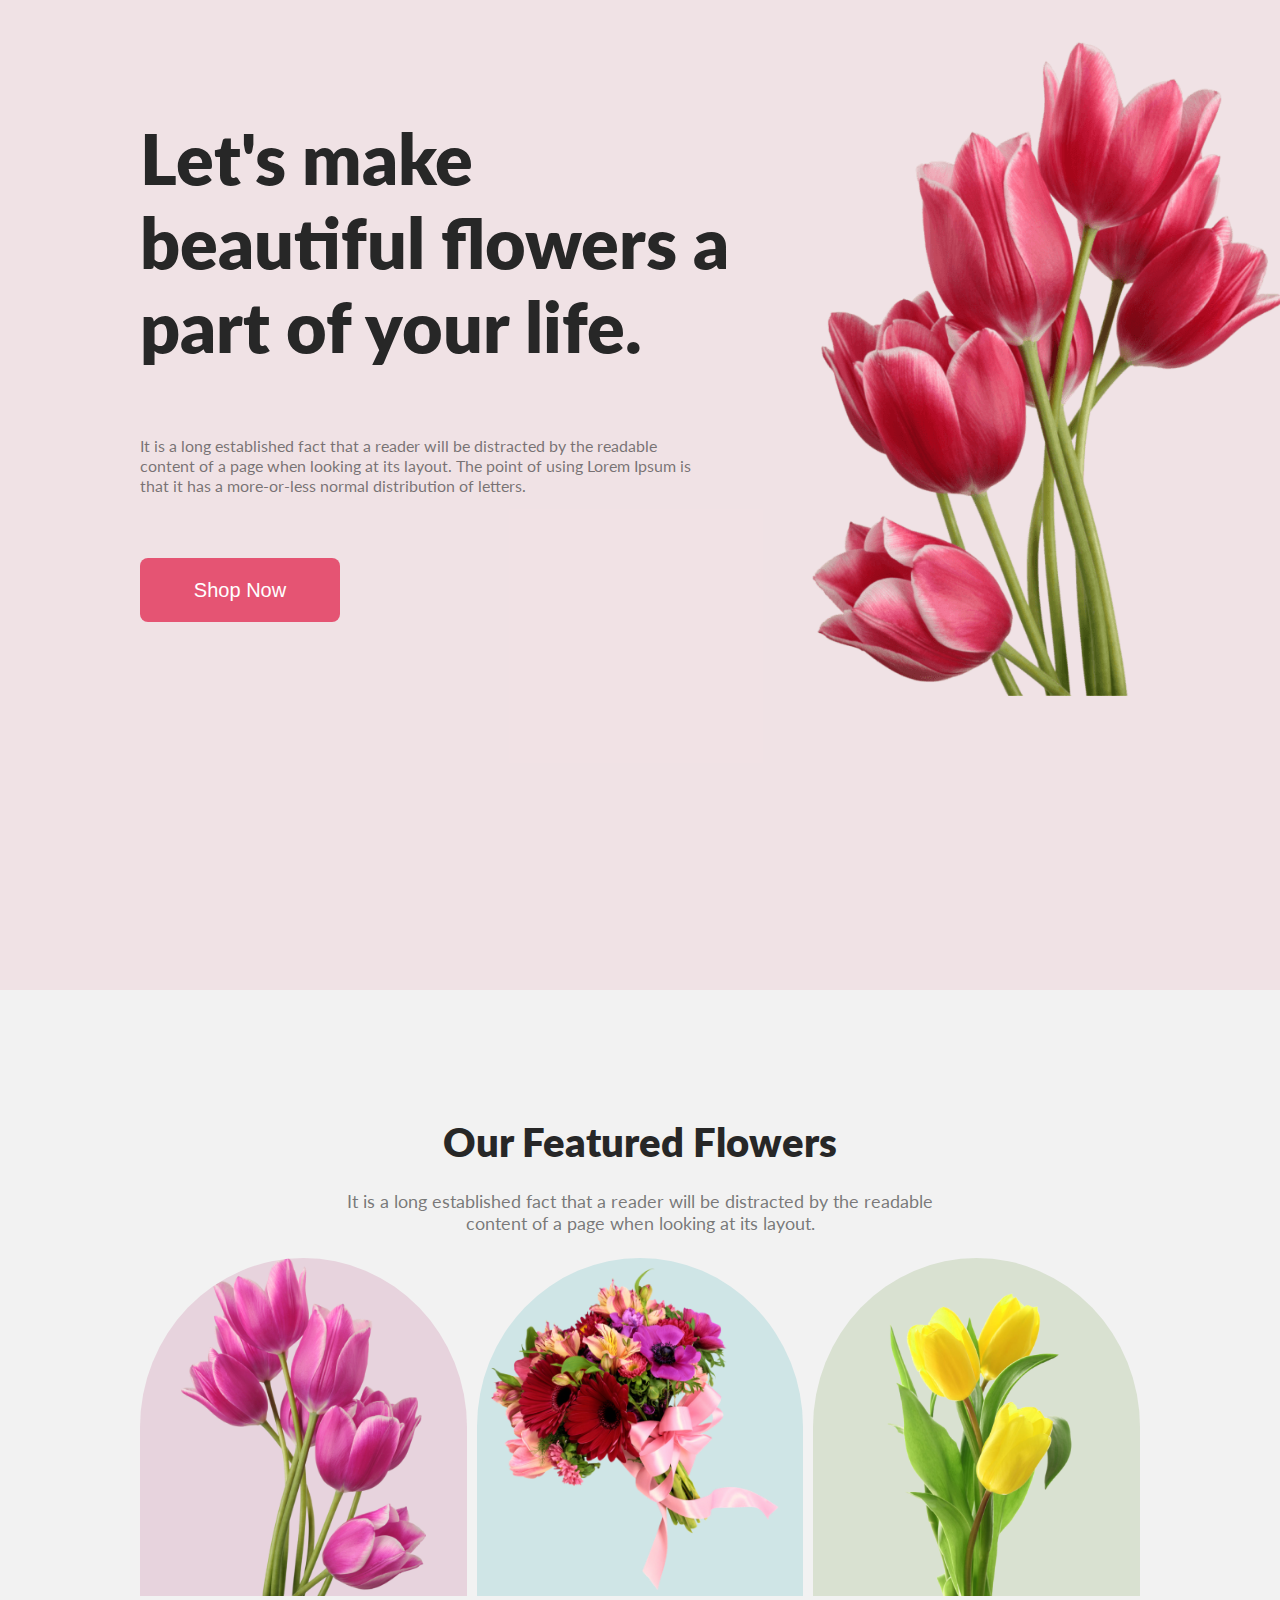
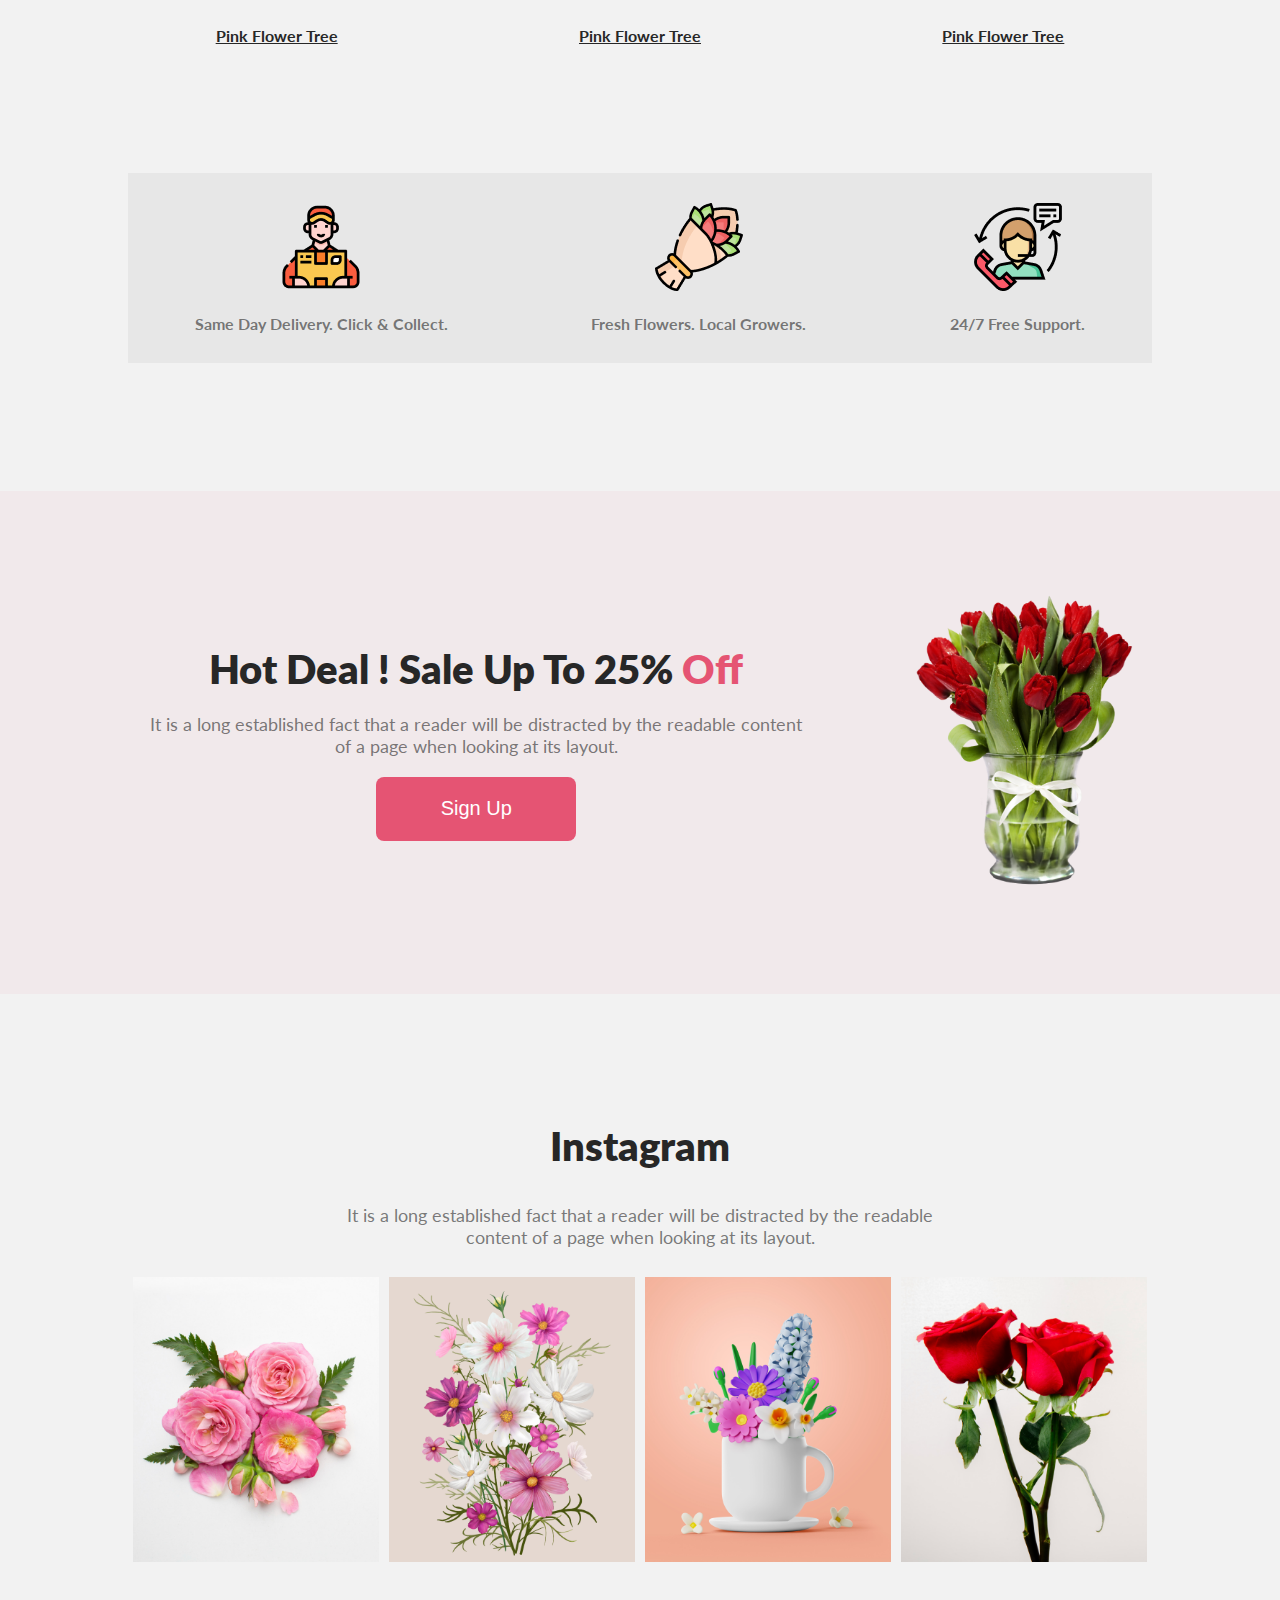
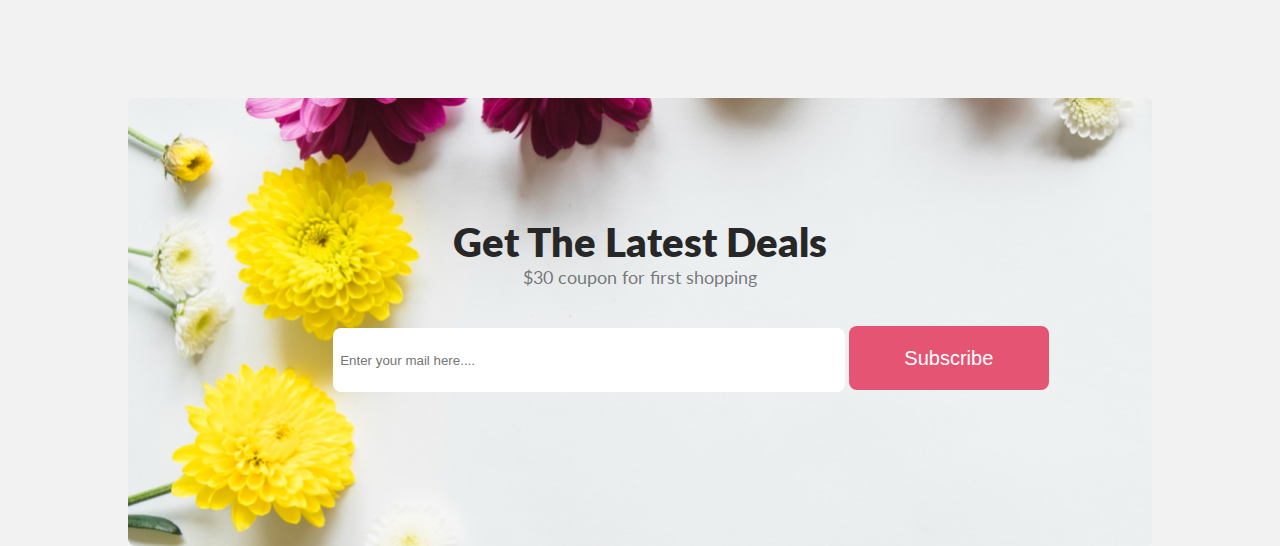
==== Flower_Shop_5th/index.html @ ed71b239 "Add files via upload" ====
<!DOCTYPE html>
<html lang="en">

<head>
  <meta charset="UTF-8">
  <meta name="viewport" content="width=device-width, initial-scale=1.0">
  <link rel="stylesheet" href="style.css" />
  <title>Flower shop</title>
</head>

<body>
  <header id="header-container">
    <!-- Hero Section Start -->
    <section id="hero-section" class="margin1">
      <div class="hero-left">
        <h1>
          Let's make beautiful flowers a part of your life.
        </h1>
        <p>
          It is a long established fact that a reader will be distracted by
          the readable <br />
          content of a page when looking at its layout. The point of using
          Lorem Ipsum is <br />
          that it has a more-or-less normal distribution of letters.
        </p>
        <button class="btn">Shop Now</button>
      </div>

      <div class="hero-right">
        <img src="./img/pngwing 10.png" alt="flower" />
      </div>
    </section>
    <!-- Hero Section End -->
  </header>
  <!-- Header Container End -->

  <main id="main-container">
    <!-- Our Featured Flowers Section Start -->
    <section id="off-section" class="margin-1">
      <h2 class="title">Our Featured Flowers</h2>
      <p class="title-p">
        It is a long established fact that a reader will be distracted by the
        readable <br> content of a page when looking at its layout. </br>
      </p>

      <div class="off-cards">
        <div class="off-card bg-1">
        </div>
        <div class="off-card bg-2">
        </div>
        <div class="off-card bg-3">
        </div>
      </div>
      <div class="off-down">
        <h3>Pink Flower Tree</h3>
        <h3>Pink Flower Tree</h3>
        <h3>Pink Flower Tree</h3>
      </div>
    </section>


    <section id="support-section" class="margin-ss support-bg">
      <div class="support-card">
        <img src="./img/Group 57.png" alt="sup1" />
        <h4>Same Day Delivery. Click & Collect.</h4>
      </div>

      <div class="support-card">
        <img src="./img/Group 58.png" alt="sup2" />
        <h4>Fresh Flowers. Local Growers.</h4>
      </div>

      <div class="support-card">
        <img src="./img/Group 59.png" alt="sup3" />
        <h4>24/7 Free Support.</h4>
      </div>
    </section>


    <section id="offer-section">
      <div class="offer-wrapper margin1">
        <div class="offer-left">
          <h1 class="title">Hot Deal ! Sale Up To 25% <span>Off</span></h1>
          <p class="title-p">
            It is a long established fact that a reader will be distracted by
            the readable content of a page when looking at its layout.
          </p>
          <button class="btn">Sign Up</button>
        </div>
        <div class="offer-right">
          <img src="./img/pngwing 8.png" alt="img8" />
        </div>
      </div>
    </section>




    <section id="insta" class="margin-1">
      <h2 class="title">Instagram</h2>
      <p class="title-p">
        It is a long established fact that a reader will be distracted by the
        readable <br> content of a page when looking at its layout. </br>
      </p>

      <div class="row">
        <div class="column">
          <img src="./img/Flower 01.png" alt="flower1" style="width:100%">
        </div>
        <div class="column">
          <img src="./img/Rectangle 4.png" alt="Flower2" style="width:100%">
        </div>
        <div class="column">
          <img src="./img/Rectangle 5.png" alt="Flower3" style="width:100%">
        </div>
        <div class="column">
          <img src="./img/Rectangle 6.png" alt="Flower4" style="width:100%">
        </div>


      </div>

      </div>
    </section>

    <div id="news" class="margin-1">
      <h1 class="title">Get The Latest Deals</h1>
        <p class="title-p">$30 coupon for first shopping</p>
        <form action="">
          <input
            type="email"id="email"
            placeholder="  Enter your mail here...."
          />
          <button class="btn">Subscribe</button>
        </form>
    </div>



    </section>

</body>

</html>
---- Flower_Shop_5th/style.css ----
@import url("https://fonts.googleapis.com/css2?family=Lato&display=swap");

* {
  margin: 0;
  padding: 0;
}

:root {
  --primary-color: #e55473;
  --bg-color: #e554731a;
  --footer-bg: #111010;
  --text-color: #272727;
  --p-color: #27272799;
}

body {
    font-family: "Lato", sans-serif;
    background-color: #f2f2f2;
  }
  
  /* Reuseable Classes */
  
  .margin1 {
    margin: 0px 140px;
  }

  .btn{
    width: 200px;
    background-color: var(--primary-color);
    color: #fff;
    border: none;
    padding: 20px 43px;
    border-radius: 8px;
    font-size: 20px;
    font-weight: 500;
    width: 200px;
    height: 64px;
    cursor: pointer;
    transition: box-shadow 0.15s;
  }
  .btn:hover{
    box-shadow: 5px 5px 5px rgb(0, 11, 32);
    
  }
  
  .title {
    font-size: 2.5rem;
    font-weight: 800;
    color: var(--text-color);
    text-align: center;
  }

  .title-p {
    font-size: 1.125rem;
    color: var(--p-color);
    text-align: center;
  }
  
  span {
    color: var(--primary-color);
  }

  @media (min-width: 1000px) {
    /* Header Container Start */
  
    #header-container {
      background-color: var(--bg-color);
      height: 110vh;
    }
  
    /* Hero Section Start */
    #hero-section {
      padding-top: 40px;
      display: flex;
      gap: 40px;
      align-items: center;
    }
  
    .hero-left h1 {
      width: 608px;
      height: 288px;
      font-weight: 800;
      color: #272727;
      font-size: 70px;
      letter-spacing: 0;  
      line-height: normal;
      
    }
    .hero-left p {
      
      margin-bottom: 30px;
      line-height: 20px;
      font-size: 1rem;
      color: var(--p-color);
    }
  
    .hero-left {
      display: flex;
      flex-direction: column;
      gap: 32px;
    }
  
    .hero-right {
      flex: 1;
    }
  
    .hero-right img {
      width: 520.5px;
    }
  }
    
  #main-container {
    margin-top: 128px;
  }

  /* Our Featured Flowers Section Start */

  #off-section p {
    margin: 24px 0px;
  }

  .off-cards {
    display: grid;
    grid-template-columns: repeat(3, 1fr);
    gap: 10px;
    margin-left: 140px;
    margin-right: 140px;
  }

  .off-card {
    display: flex;
    justify-content: center;
    align-items: center;
    height: 338px;
    width: 264;
  }

  .bg-1 {
    background: #a7216226;
    background-image: url(./img/pngwing\ 6.png);
    background-size: contain;
    background-repeat: no-repeat;
    background-position: center bottom;
    border-top-left-radius: 100%;
    border-top-right-radius: 100%;
  }

  .bg-2 {
    background: #0597a026;
    background-image: url(./img/pngwing\ 5.png);
    background-size: contain;
    background-position: center center;
    background-repeat: no-repeat;
    border-top-left-radius: 100%;
    border-top-right-radius: 100%;
  }

  .bg-3 {
    background: #477d1126;
    background-image: url(./img/pngwing\ 7.png);
    background-size: contain;
    background-position: center bottom;
    background-repeat: no-repeat;
    border-top-left-radius: 100%;
    border-top-right-radius: 100%;
  }

  .off-down {
    display: grid;
    grid-template-columns: auto auto auto;
    gap: 10px;
    place-items: center;
    margin-top: 30px;
    margin-left: 100px;
    margin-right: 100px;
  }

  .off-down h3:hover {
    cursor: pointer;
    color: var(--primary-color);
  }

  .off-down h3 {
    font-size: 16px;
    text-decoration: underline;
    color: var(--text-color);
  }

  /* Our Featured Flowers Section End */
  #support-section {
    margin: 128px;
   
  }

  .support-bg {
    background-color: #2727270d;
    display: flex;
    flex-direction: row;
    gap: 10px;
    padding: 30px 0px;
    text-align: center;
    justify-content:space-between;
    
  }
  .support-card
  {
    margin-left: auto;
    margin-right: auto;
  }
  .support-card h4 {
    padding-top: 20px;
    color: var(--p-color);

  }



  #offer-section {
    background-color: #e554730d;
    padding: 100px 0px;
  }

  .offer-wrapper {
    display: flex;
    flex-direction: row;
    gap: 100px;
    align-items: center;
  }

  .offer-left {
    text-align: center;
  }

  .offer-left p {
    margin-top: 20px;
    margin-bottom: 20px;
  }

  .offer-right img {
    width: 100%;
  }
  .title-p
  {
    font-size: 18px;
  }

  #insta
    {
      padding-top: 128px;
    }

  #insta p {
    margin: 24px 0px;
    padding-top: 10px;
  }
  .row {
    display: flex;
    margin-left: 128px;
    margin-right: 128px;
  }
  
  .column {
    flex: 25%;
    padding: 5px;
  }

#news {
  margin-top: 128px;
  margin-left: 128px;
  margin-right: 128px;
  padding-top: 120px ;
  height: 328px;
  background: url(./img/Rectangle\ 9.png);
  background-position: contain;
  background-repeat: no-repeat;
  background-size: cover;
  border-radius: 5px ;
}
#email{
    margin-top: 40px;
    margin-left: 20%;
    width: 50%;
    height: 64px;
    border: none;
    border-radius: 8px;
}
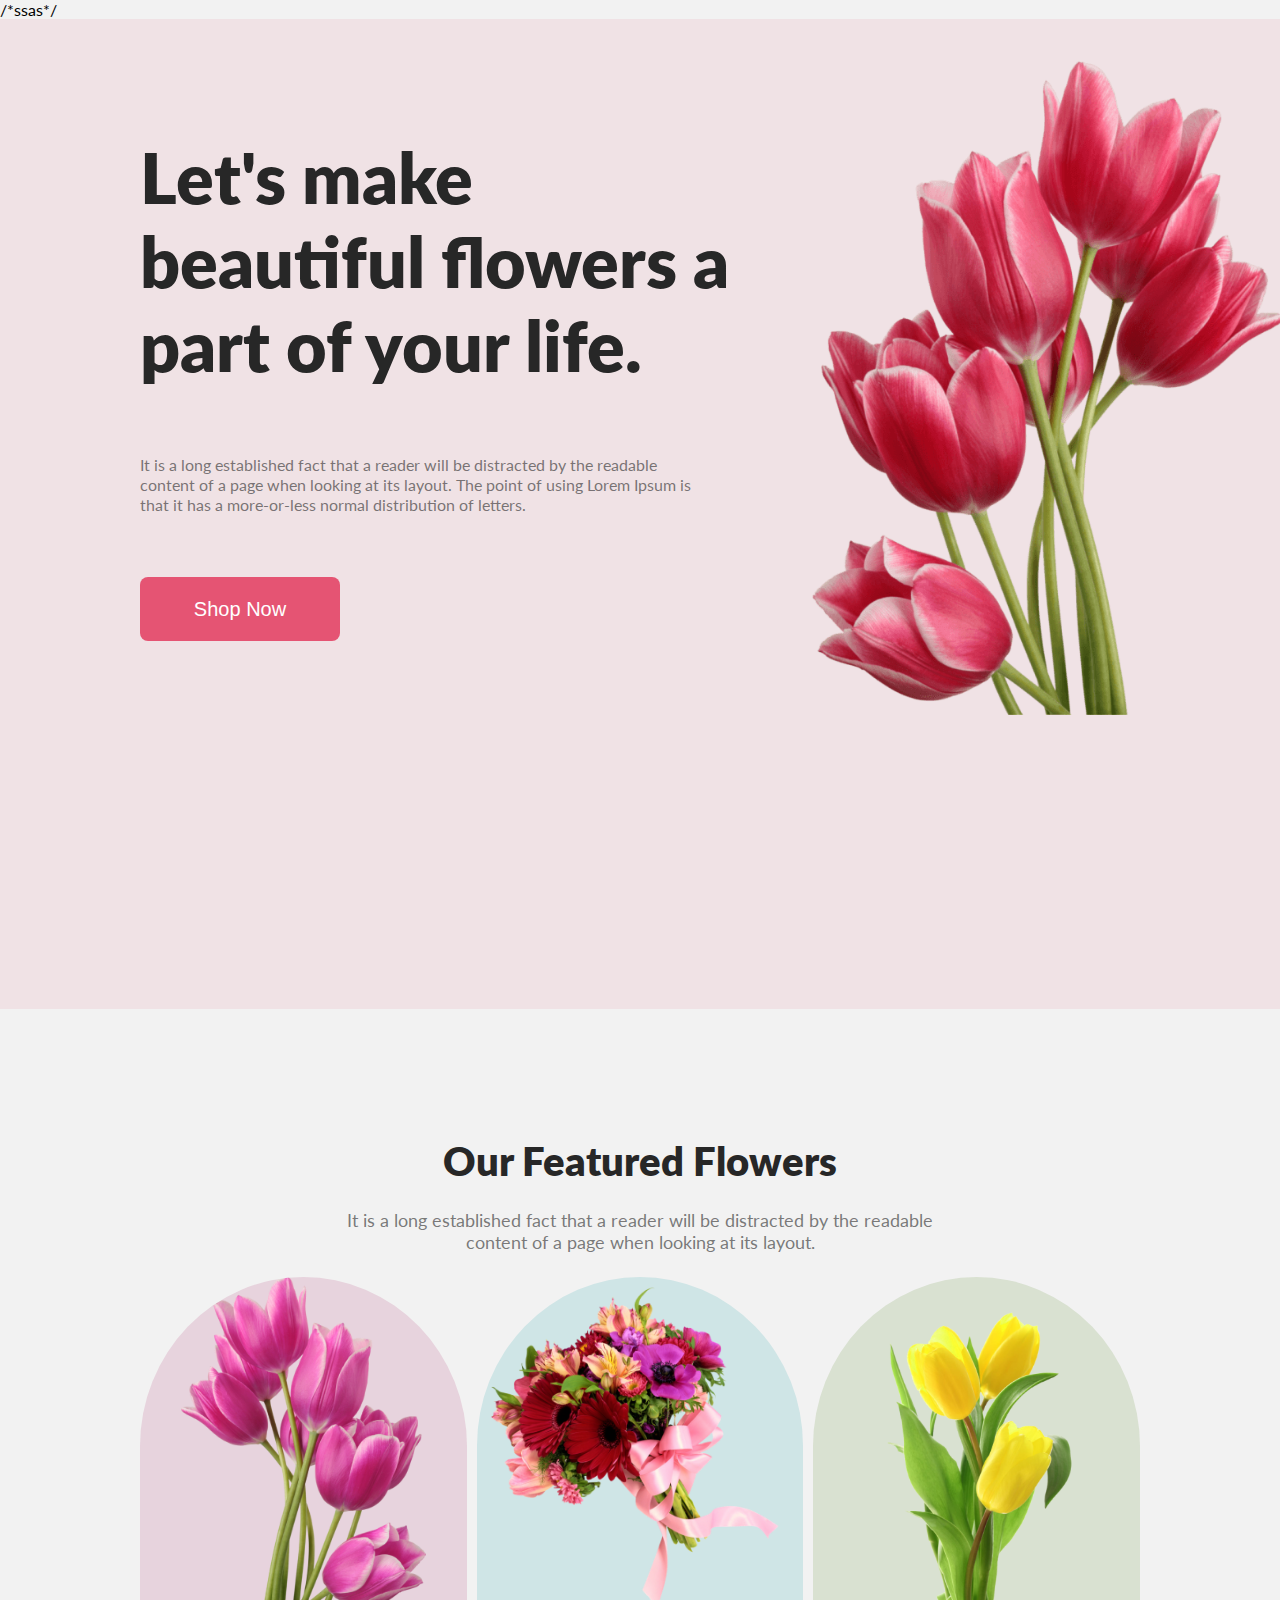
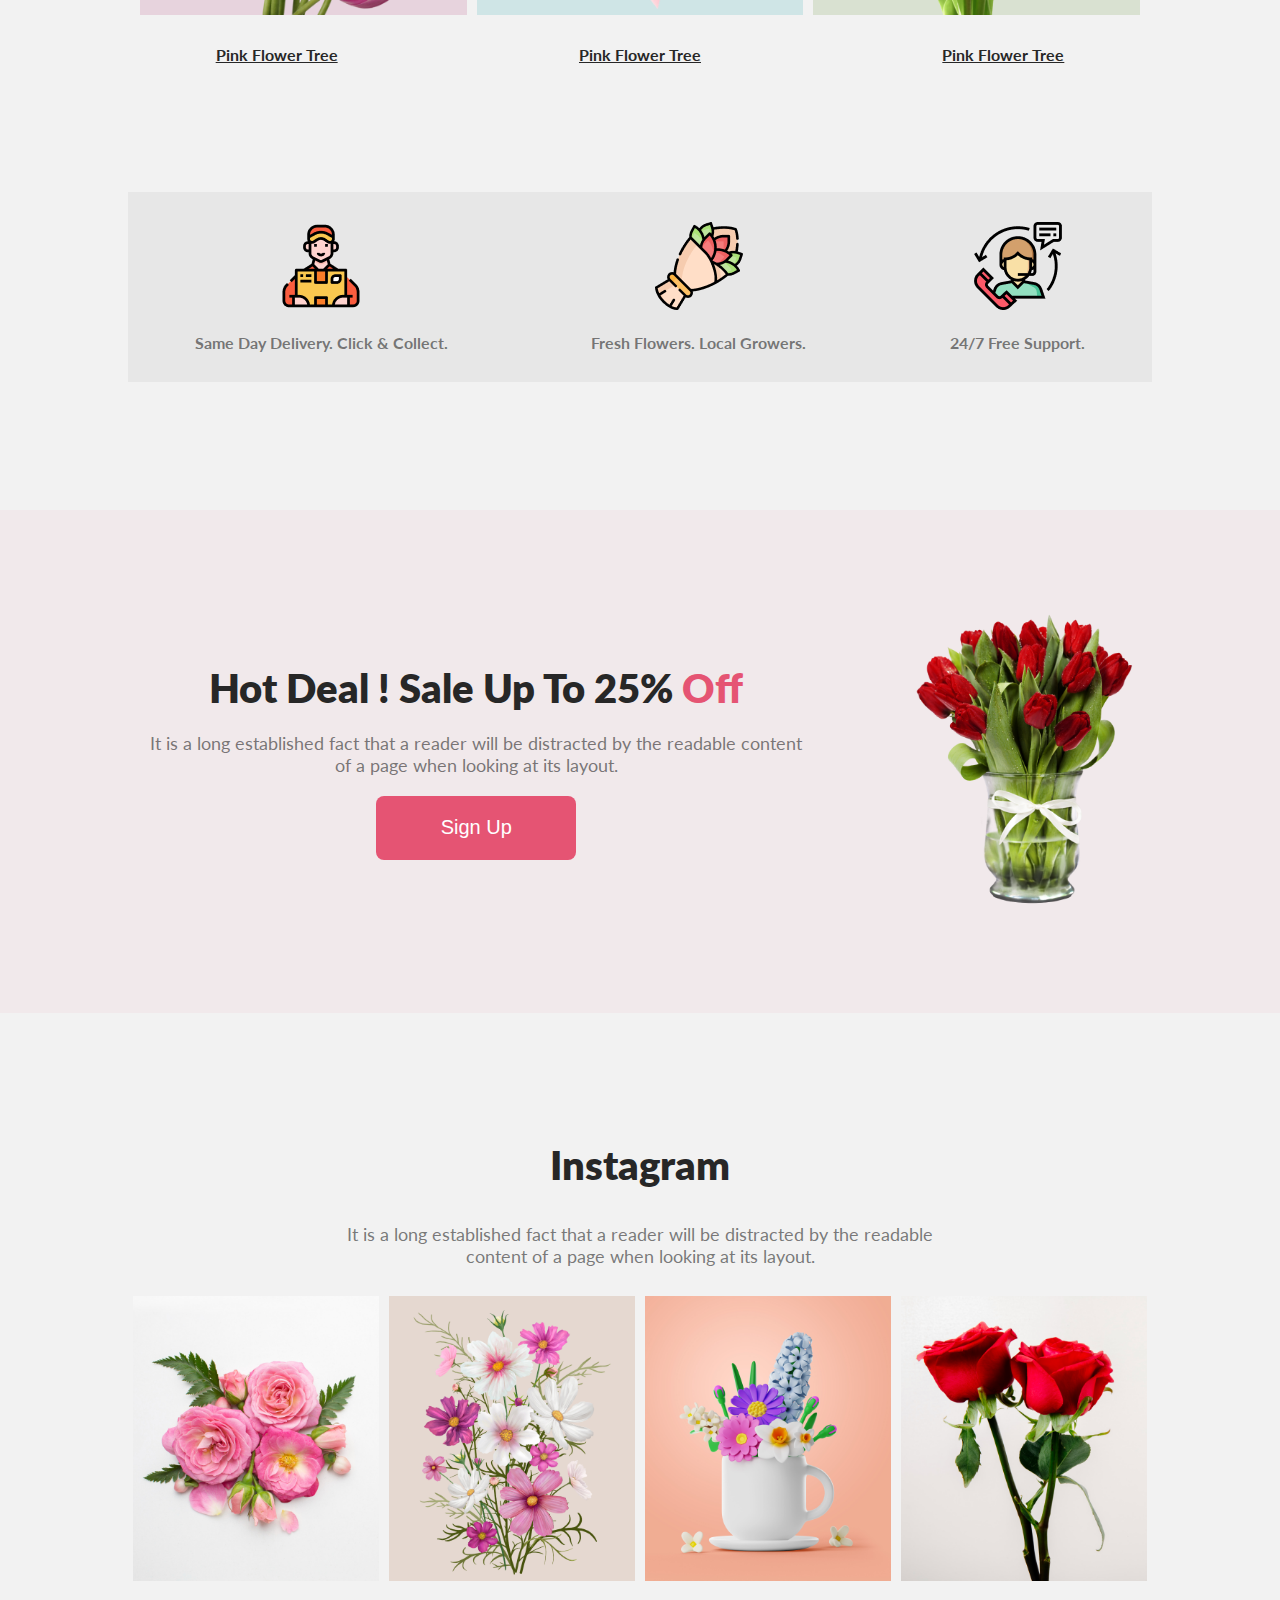
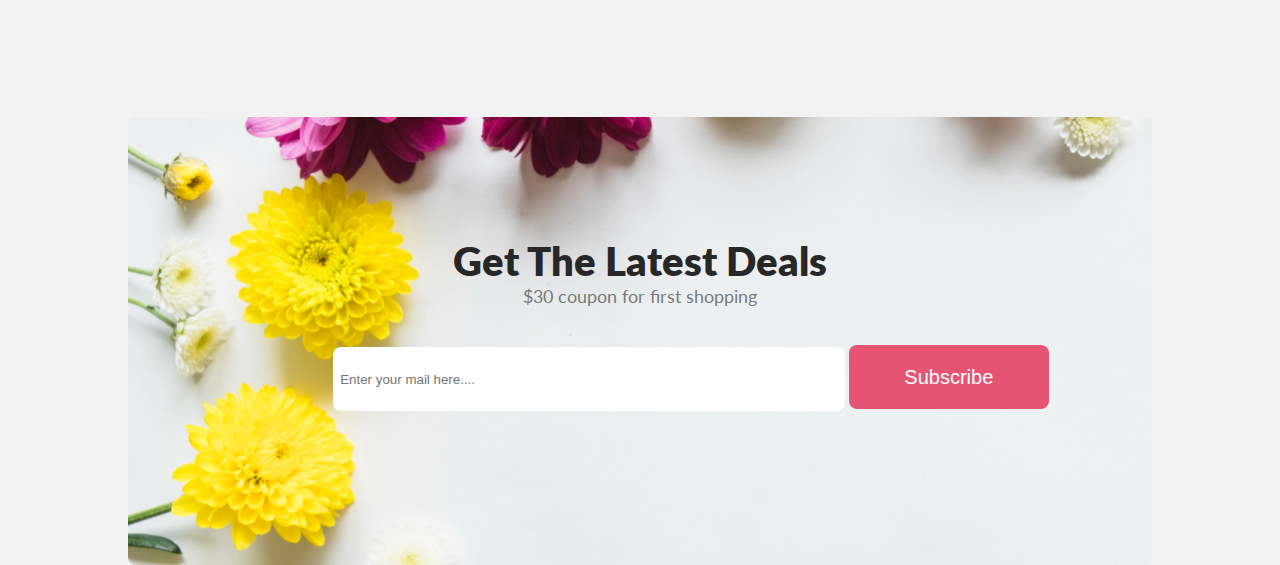
==== commit f67302ba: "Added new code or updated files" ====
--- a/Flower_Shop_5th/index.html
+++ b/Flower_Shop_5th/index.html
@@ -1,6 +1,6 @@
 <!DOCTYPE html>
 <html lang="en">
-
+/*ssas*/
 <head>
   <meta charset="UTF-8">
   <meta name="viewport" content="width=device-width, initial-scale=1.0">
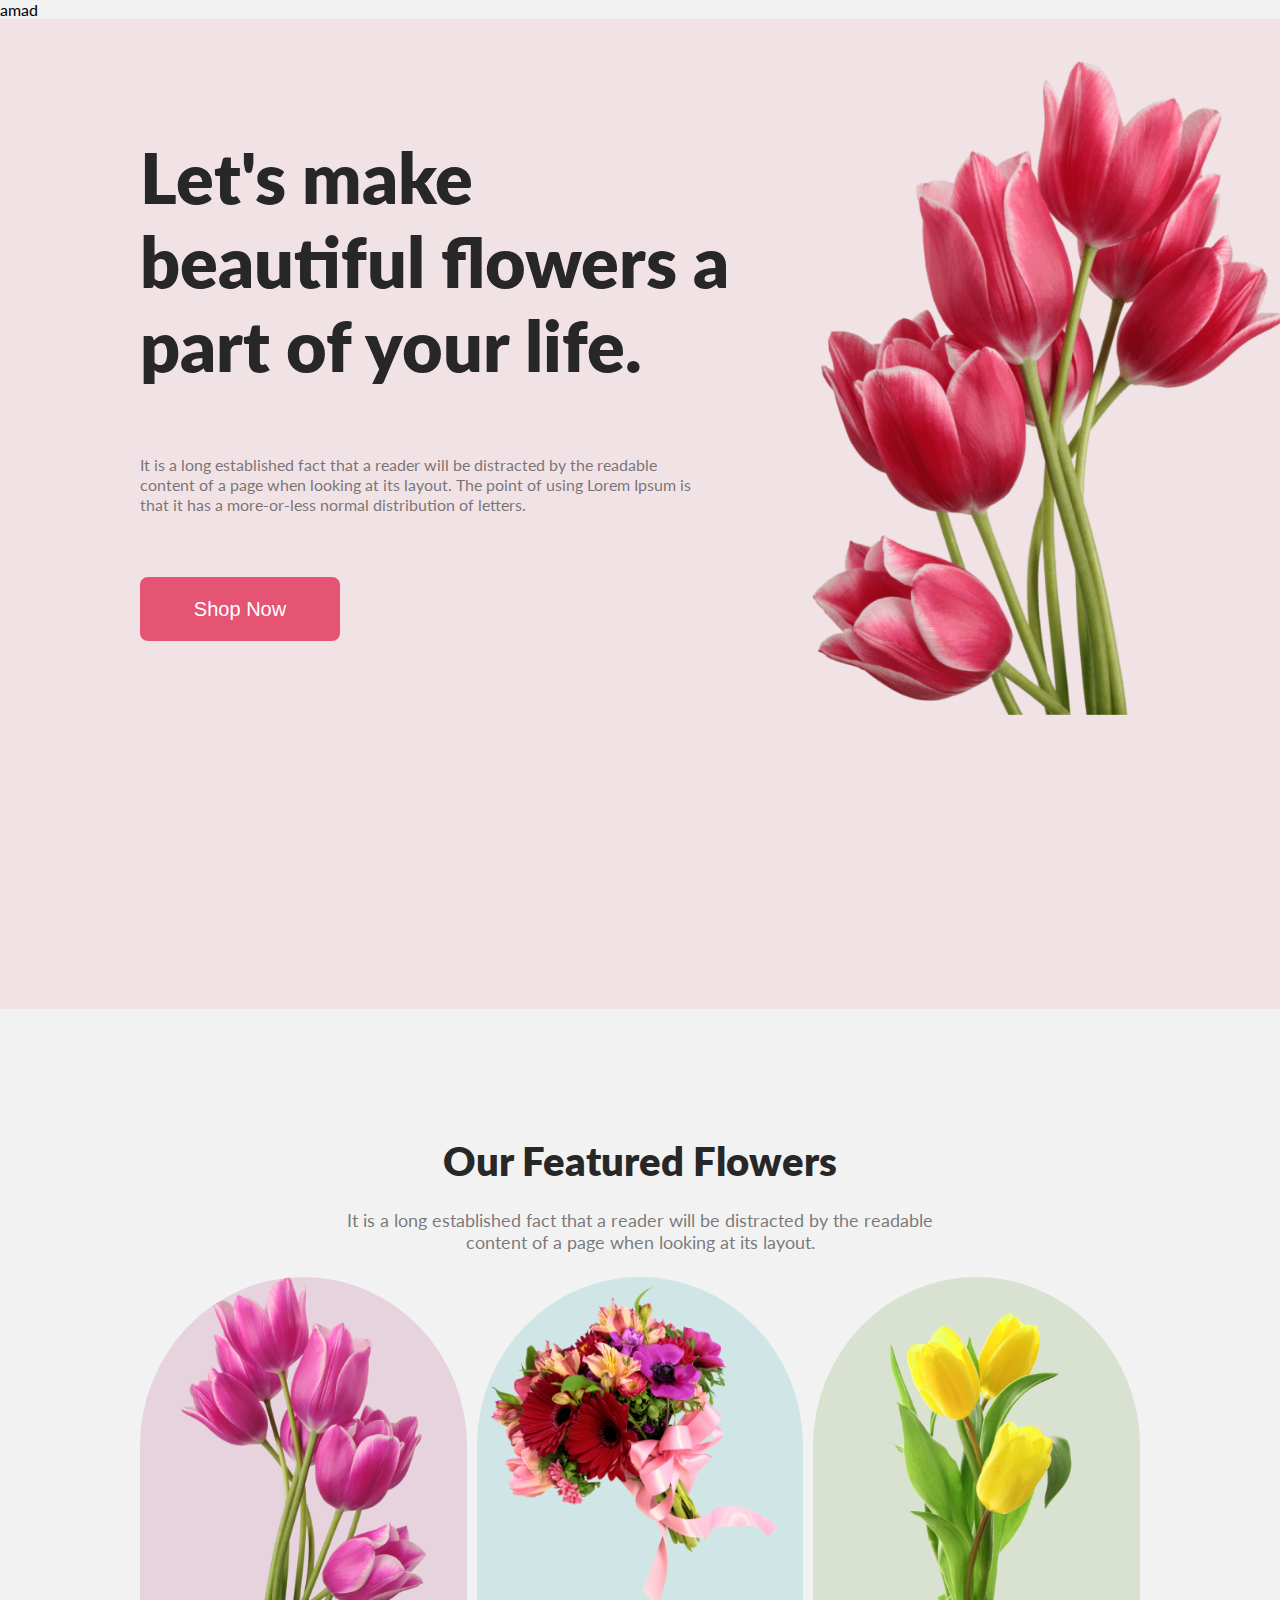
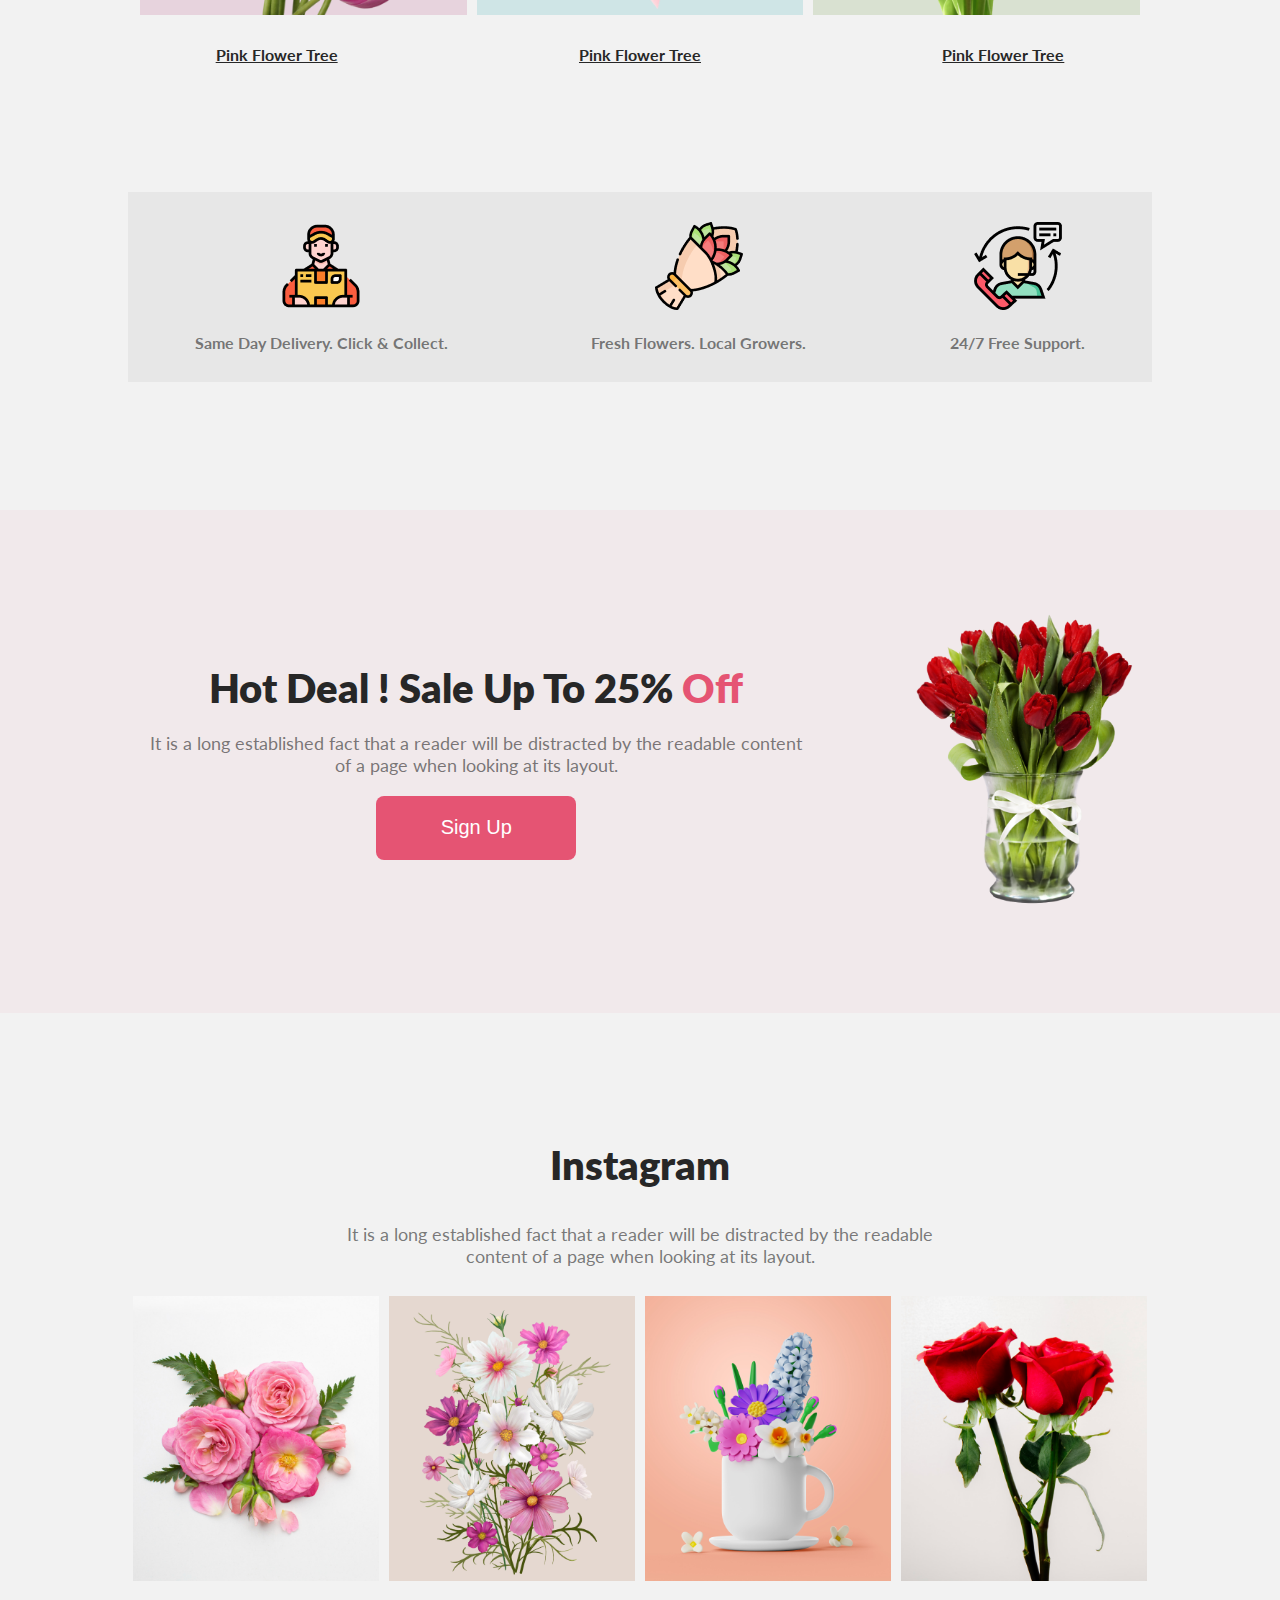
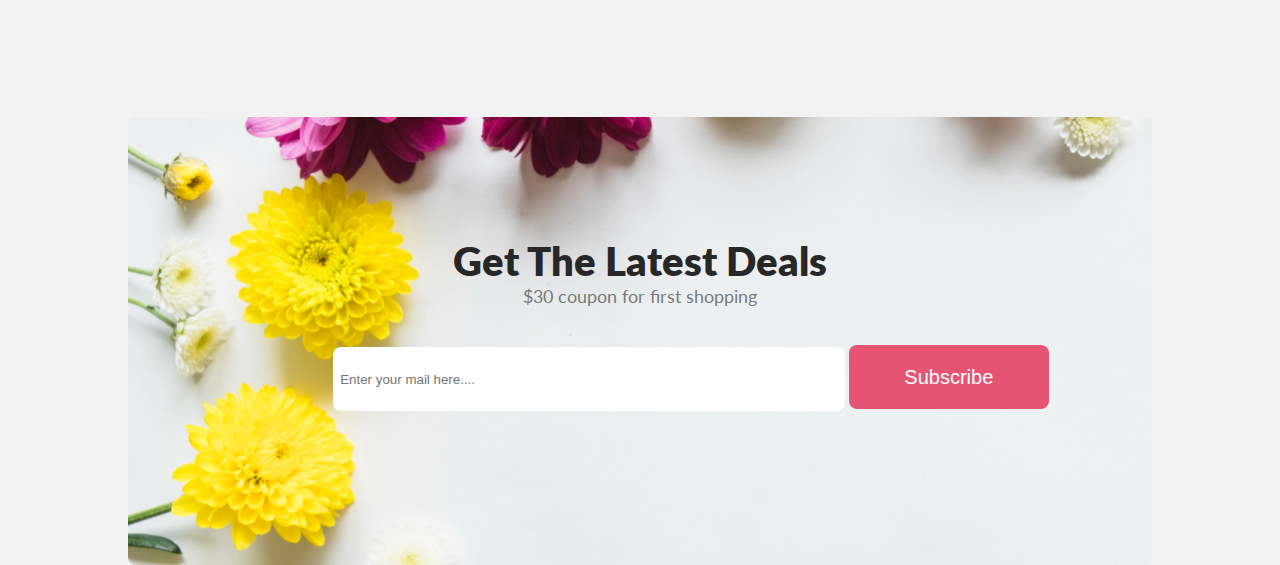
==== commit 8980c410: "Add my changes" ====
--- a/Flower_Shop_5th/index.html
+++ b/Flower_Shop_5th/index.html
@@ -1,6 +1,6 @@
 <!DOCTYPE html>
 <html lang="en">
-/*ssas*/
+amad
 <head>
   <meta charset="UTF-8">
   <meta name="viewport" content="width=device-width, initial-scale=1.0">
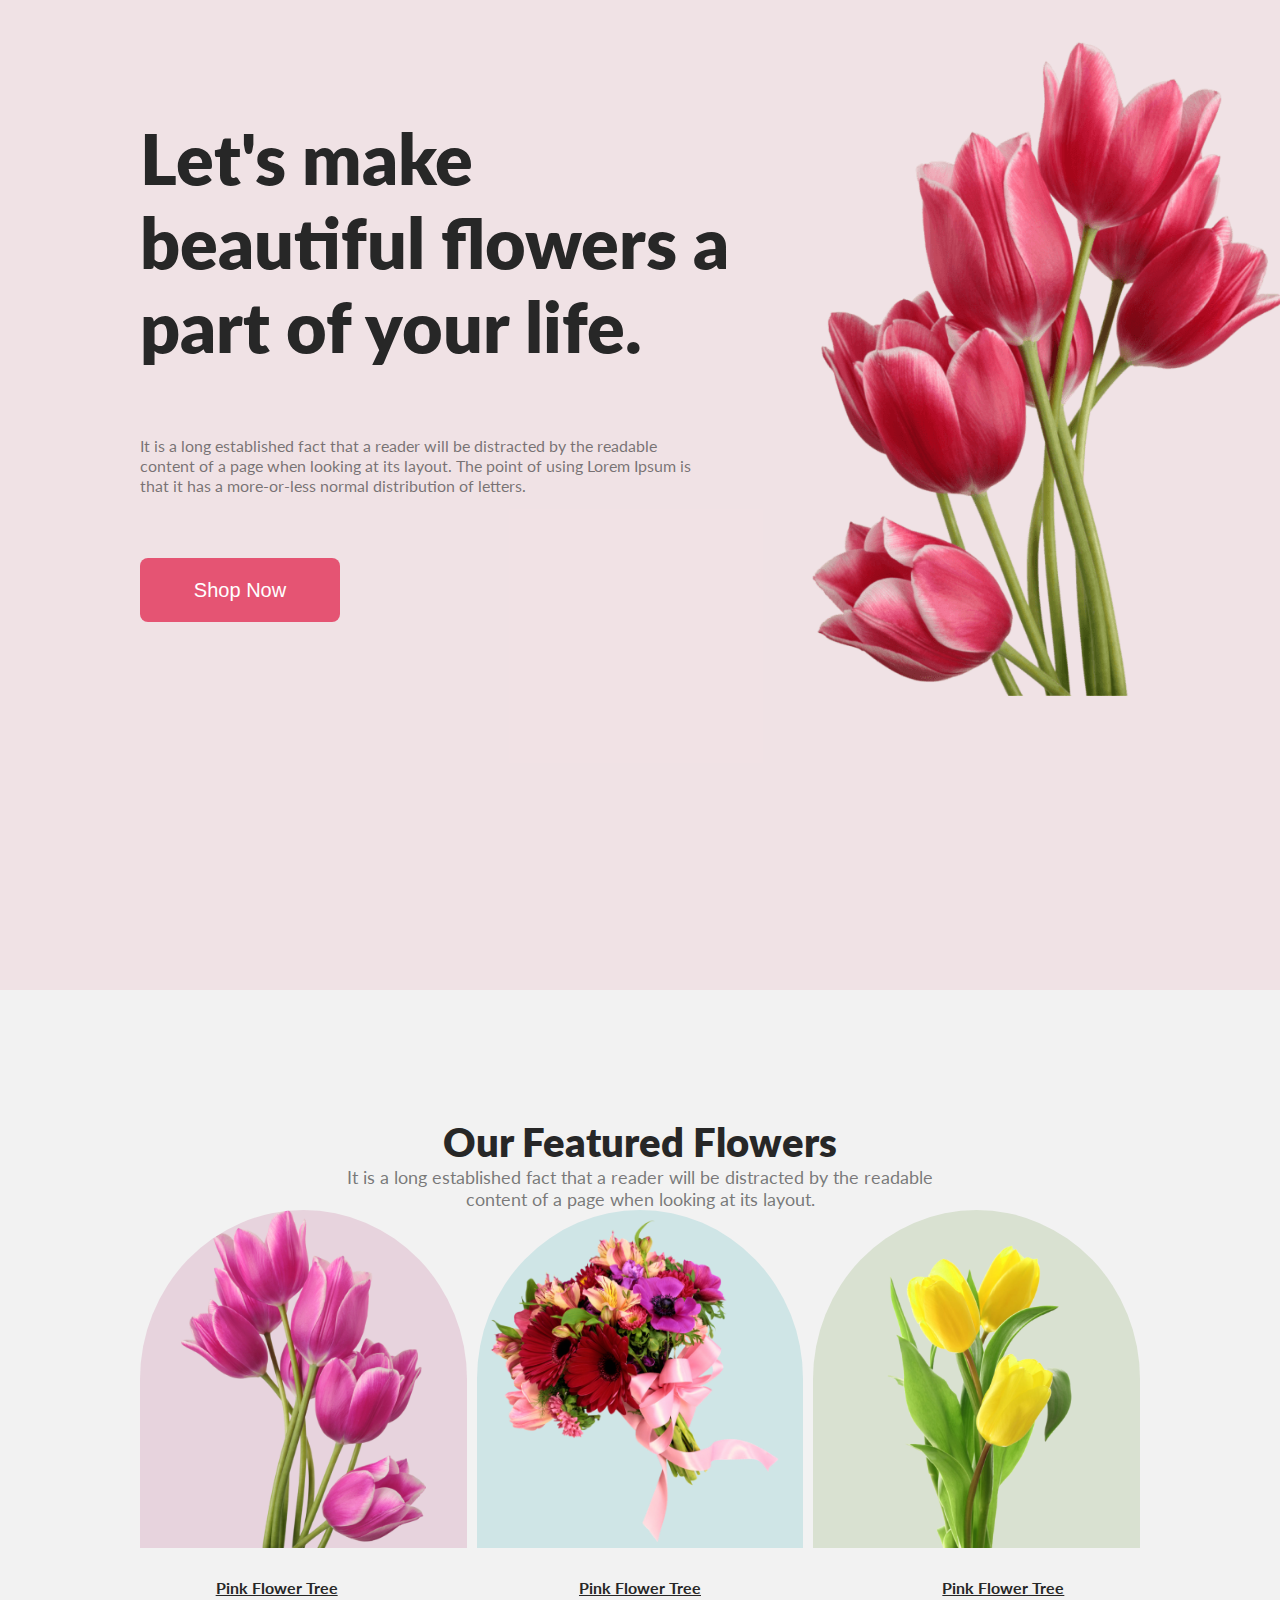
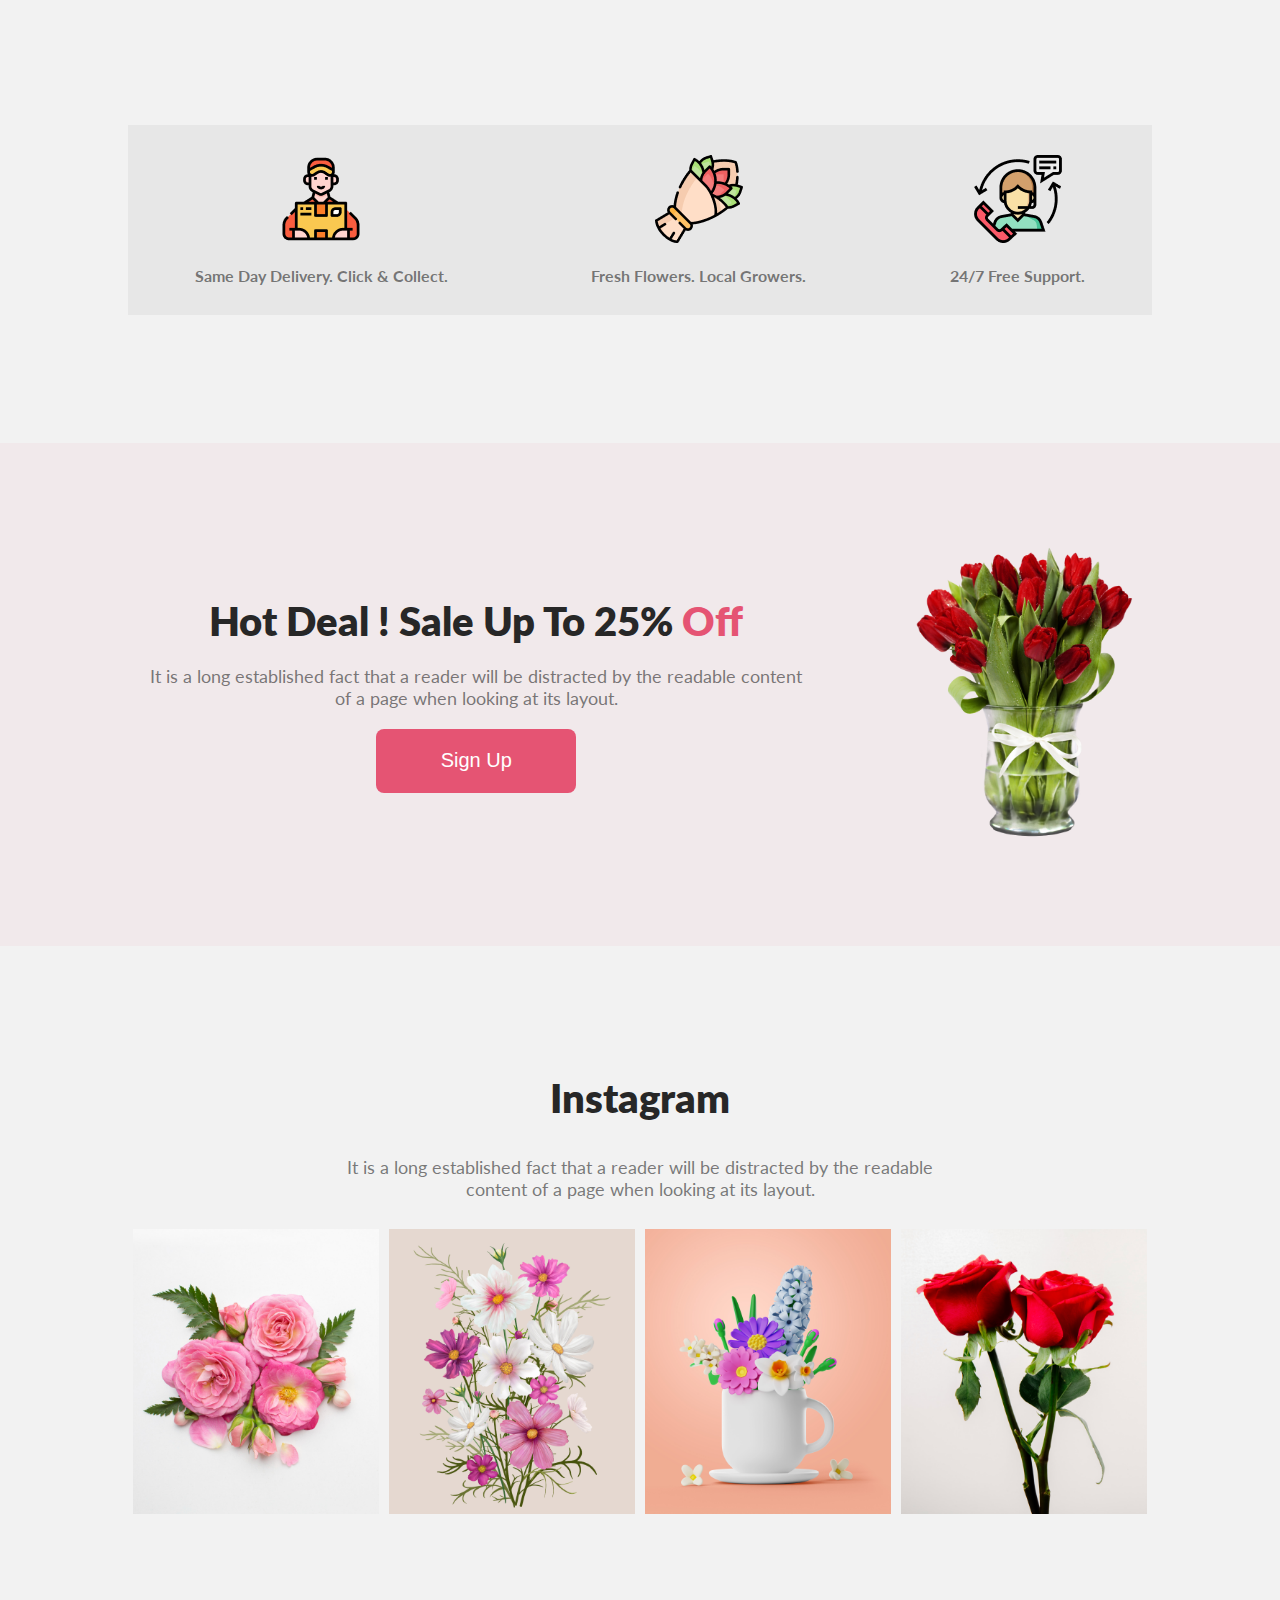
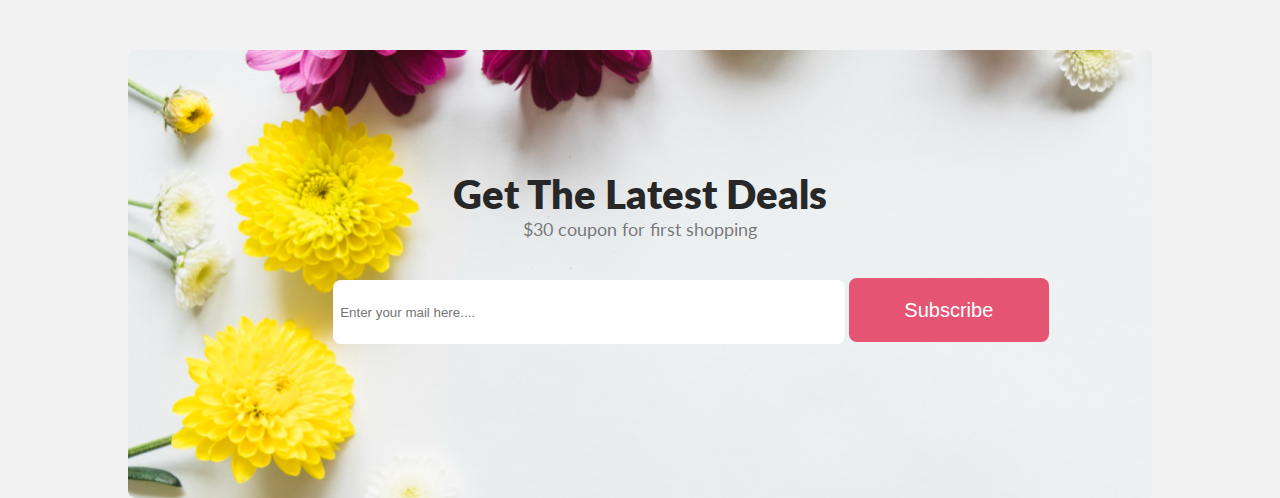
==== commit a099d16a: "11-26" ====
--- a/Flower_Shop_5th/index.html
+++ b/Flower_Shop_5th/index.html
@@ -1,6 +1,5 @@
 <!DOCTYPE html>
 <html lang="en">
-amad
 <head>
   <meta charset="UTF-8">
   <meta name="viewport" content="width=device-width, initial-scale=1.0">
--- a/Flower_Shop_5th/style.css
+++ b/Flower_Shop_5th/style.css
@@ -14,273 +14,249 @@
 }
 
 body {
-    font-family: "Lato", sans-serif;
-    background-color: #f2f2f2;
-  }
-  
-  /* Reuseable Classes */
-  
-  .margin1 {
-    margin: 0px 140px;
-  }
-
-  .btn{
-    width: 200px;
-    background-color: var(--primary-color);
-    color: #fff;
-    border: none;
-    padding: 20px 43px;
-    border-radius: 8px;
-    font-size: 20px;
-    font-weight: 500;
-    width: 200px;
-    height: 64px;
-    cursor: pointer;
-    transition: box-shadow 0.15s;
-  }
-  .btn:hover{
-    box-shadow: 5px 5px 5px rgb(0, 11, 32);
-    
-  }
-  
-  .title {
-    font-size: 2.5rem;
+  font-family: "Lato", sans-serif;
+  background-color: #f2f2f2;
+}
+
+/* Reusable Classes */
+.margin1 {
+  margin: 0px 140px;
+}
+
+.btn {
+  width: 200px;
+  background-color: var(--primary-color);
+  color: #fff;
+  border: none;
+  padding: 20px 43px;
+  border-radius: 8px;
+  font-size: 20px;
+  font-weight: 500;
+  height: 64px;
+  cursor: pointer;
+  transition: box-shadow 0.15s;
+}
+
+.btn:hover {
+  box-shadow: 5px 5px 5px rgb(0, 11, 32);
+}
+
+.title {
+  font-size: 2.5rem;
+  font-weight: 800;
+  color: var(--text-color);
+  text-align: center;
+}
+
+.title-p {
+  font-size: 1.125rem;
+  color: var(--p-color);
+  text-align: center;
+}
+
+span {
+  color: var(--primary-color);
+}
+
+@media (min-width: 1000px) {
+  #header-container {
+    background-color: var(--bg-color);
+    height: 110vh;
+  }
+
+  #hero-section {
+    padding-top: 40px;
+    display: flex;
+    gap: 40px;
+    align-items: center;
+  }
+
+  .hero-left h1 {
+    width: 608px;
+    height: 288px;
     font-weight: 800;
-    color: var(--text-color);
-    text-align: center;
-  }
-
-  .title-p {
-    font-size: 1.125rem;
+    color: #272727;
+    font-size: 70px;
+    line-height: normal;
+  }
+
+  .hero-left p {
+    margin-bottom: 30px;
+    line-height: 20px;
+    font-size: 1rem;
     color: var(--p-color);
-    text-align: center;
-  }
-  
-  span {
-    color: var(--primary-color);
-  }
-
-  @media (min-width: 1000px) {
-    /* Header Container Start */
-  
-    #header-container {
-      background-color: var(--bg-color);
-      height: 110vh;
-    }
-  
-    /* Hero Section Start */
-    #hero-section {
-      padding-top: 40px;
-      display: flex;
-      gap: 40px;
-      align-items: center;
-    }
-  
-    .hero-left h1 {
-      width: 608px;
-      height: 288px;
-      font-weight: 800;
-      color: #272727;
-      font-size: 70px;
-      letter-spacing: 0;  
-      line-height: normal;
-      
-    }
-    .hero-left p {
-      
-      margin-bottom: 30px;
-      line-height: 20px;
-      font-size: 1rem;
-      color: var(--p-color);
-    }
-  
-    .hero-left {
-      display: flex;
-      flex-direction: column;
-      gap: 32px;
-    }
-  
-    .hero-right {
-      flex: 1;
-    }
-  
-    .hero-right img {
-      width: 520.5px;
-    }
-  }
-    
-  #main-container {
-    margin-top: 128px;
-  }
-
-  /* Our Featured Flowers Section Start */
-
-  #off-section p {
-    margin: 24px 0px;
-  }
-
-  .off-cards {
-    display: grid;
-    grid-template-columns: repeat(3, 1fr);
-    gap: 10px;
-    margin-left: 140px;
-    margin-right: 140px;
-  }
-
-  .off-card {
+  }
+
+  .hero-left {
     display: flex;
-    justify-content: center;
-    align-items: center;
-    height: 338px;
-    width: 264;
-  }
-
-  .bg-1 {
-    background: #a7216226;
-    background-image: url(./img/pngwing\ 6.png);
-    background-size: contain;
-    background-repeat: no-repeat;
-    background-position: center bottom;
-    border-top-left-radius: 100%;
-    border-top-right-radius: 100%;
-  }
-
-  .bg-2 {
-    background: #0597a026;
-    background-image: url(./img/pngwing\ 5.png);
-    background-size: contain;
-    background-position: center center;
-    background-repeat: no-repeat;
-    border-top-left-radius: 100%;
-    border-top-right-radius: 100%;
-  }
-
-  .bg-3 {
-    background: #477d1126;
-    background-image: url(./img/pngwing\ 7.png);
-    background-size: contain;
-    background-position: center bottom;
-    background-repeat: no-repeat;
-    border-top-left-radius: 100%;
-    border-top-right-radius: 100%;
-  }
-
-  .off-down {
-    display: grid;
-    grid-template-columns: auto auto auto;
-    gap: 10px;
-    place-items: center;
-    margin-top: 30px;
-    margin-left: 100px;
-    margin-right: 100px;
-  }
-
-  .off-down h3:hover {
-    cursor: pointer;
-    color: var(--primary-color);
-  }
-
-  .off-down h3 {
-    font-size: 16px;
-    text-decoration: underline;
-    color: var(--text-color);
-  }
-
-  /* Our Featured Flowers Section End */
-  #support-section {
-    margin: 128px;
-   
-  }
-
-  .support-bg {
-    background-color: #2727270d;
-    display: flex;
-    flex-direction: row;
-    gap: 10px;
-    padding: 30px 0px;
-    text-align: center;
-    justify-content:space-between;
-    
-  }
-  .support-card
-  {
-    margin-left: auto;
-    margin-right: auto;
-  }
-  .support-card h4 {
-    padding-top: 20px;
-    color: var(--p-color);
-
-  }
-
-
-
-  #offer-section {
-    background-color: #e554730d;
-    padding: 100px 0px;
-  }
-
-  .offer-wrapper {
-    display: flex;
-    flex-direction: row;
-    gap: 100px;
-    align-items: center;
-  }
-
-  .offer-left {
-    text-align: center;
-  }
-
-  .offer-left p {
-    margin-top: 20px;
-    margin-bottom: 20px;
-  }
-
-  .offer-right img {
-    width: 100%;
-  }
-  .title-p
-  {
-    font-size: 18px;
-  }
-
-  #insta
-    {
-      padding-top: 128px;
-    }
-
-  #insta p {
-    margin: 24px 0px;
-    padding-top: 10px;
-  }
-  .row {
-    display: flex;
-    margin-left: 128px;
-    margin-right: 128px;
-  }
-  
-  .column {
-    flex: 25%;
-    padding: 5px;
-  }
+    flex-direction: column;
+    gap: 32px;
+  }
+
+  .hero-right img {
+    width: 520.5px;
+  }
+}
+
+#main-container {
+  margin-top: 128px;
+}
+
+/* Our Featured Flowers Section Start */
+.off-cards {
+  display: grid;
+  grid-template-columns: repeat(3, 1fr);
+  gap: 10px;
+  margin-left: 140px;
+  margin-right: 140px;
+}
+
+.off-card {
+  display: flex;
+  justify-content: center;
+  align-items: center;
+  height: 338px;
+}
+
+.bg-1 {
+  background: #a7216226;
+  background-image: url(./img/pngwing\ 6.png);
+  background-size: contain;
+  background-repeat: no-repeat;
+  background-position: center bottom;
+  border-top-left-radius: 100%;
+  border-top-right-radius: 100%;
+}
+
+.bg-2 {
+  background: #0597a026;
+  background-image: url(./img/pngwing\ 5.png);
+  background-size: contain;
+  background-position: center center;
+  background-repeat: no-repeat;
+  border-top-left-radius: 100%;
+  border-top-right-radius: 100%;
+}
+
+.bg-3 {
+  background: #477d1126;
+  background-image: url(./img/pngwing\ 7.png);
+  background-size: contain;
+  background-position: center bottom;
+  background-repeat: no-repeat;
+  border-top-left-radius: 100%;
+  border-top-right-radius: 100%;
+}
+
+.off-down {
+  display: grid;
+  grid-template-columns: auto auto auto;
+  gap: 10px;
+  place-items: center;
+  margin-top: 30px;
+  margin-left: 100px;
+  margin-right: 100px;
+}
+
+.off-down h3:hover {
+  cursor: pointer;
+  color: var(--primary-color);
+}
+
+.off-down h3 {
+  font-size: 16px;
+  text-decoration: underline;
+  color: var(--text-color);
+}
+
+/* Our Featured Flowers Section End */
+#support-section {
+  margin: 128px;
+}
+
+.support-bg {
+  background-color: #2727270d;
+  display: flex;
+  flex-direction: row;
+  gap: 10px;
+  padding: 30px 0px;
+  text-align: center;
+  justify-content: space-between;
+}
+
+.support-card {
+  margin-left: auto;
+  margin-right: auto;
+}
+
+.support-card h4 {
+  padding-top: 20px;
+  color: var(--p-color);
+}
+
+#offer-section {
+  background-color: #e554730d;
+  padding: 100px 0px;
+}
+
+.offer-wrapper {
+  display: flex;
+  flex-direction: row;
+  gap: 100px;
+  align-items: center;
+}
+
+.offer-left {
+  text-align: center;
+}
+
+.offer-left p {
+  margin-top: 20px;
+  margin-bottom: 20px;
+}
+
+.offer-right img {
+  width: 100%;
+}
+
+#insta {
+  padding-top: 128px;
+}
+
+#insta p {
+  margin: 24px 0px;
+  padding-top: 10px;
+}
+
+.row {
+  display: flex;
+  margin-left: 128px;
+  margin-right: 128px;
+}
+
+.column {
+  flex: 25%;
+  padding: 5px;
+}
 
 #news {
   margin-top: 128px;
   margin-left: 128px;
   margin-right: 128px;
-  padding-top: 120px ;
+  padding-top: 120px;
   height: 328px;
   background: url(./img/Rectangle\ 9.png);
   background-position: contain;
   background-repeat: no-repeat;
   background-size: cover;
-  border-radius: 5px ;
-}
-#email{
-    margin-top: 40px;
-    margin-left: 20%;
-    width: 50%;
-    height: 64px;
-    border: none;
-    border-radius: 8px;
-}
+  border-radius: 5px;
+}
+
+#email {
+  margin-top: 40px;
+  margin-left: 20%;
+  width: 50%;
+  height: 64px;
+  border: none;
+  border-radius: 8px;
+}
